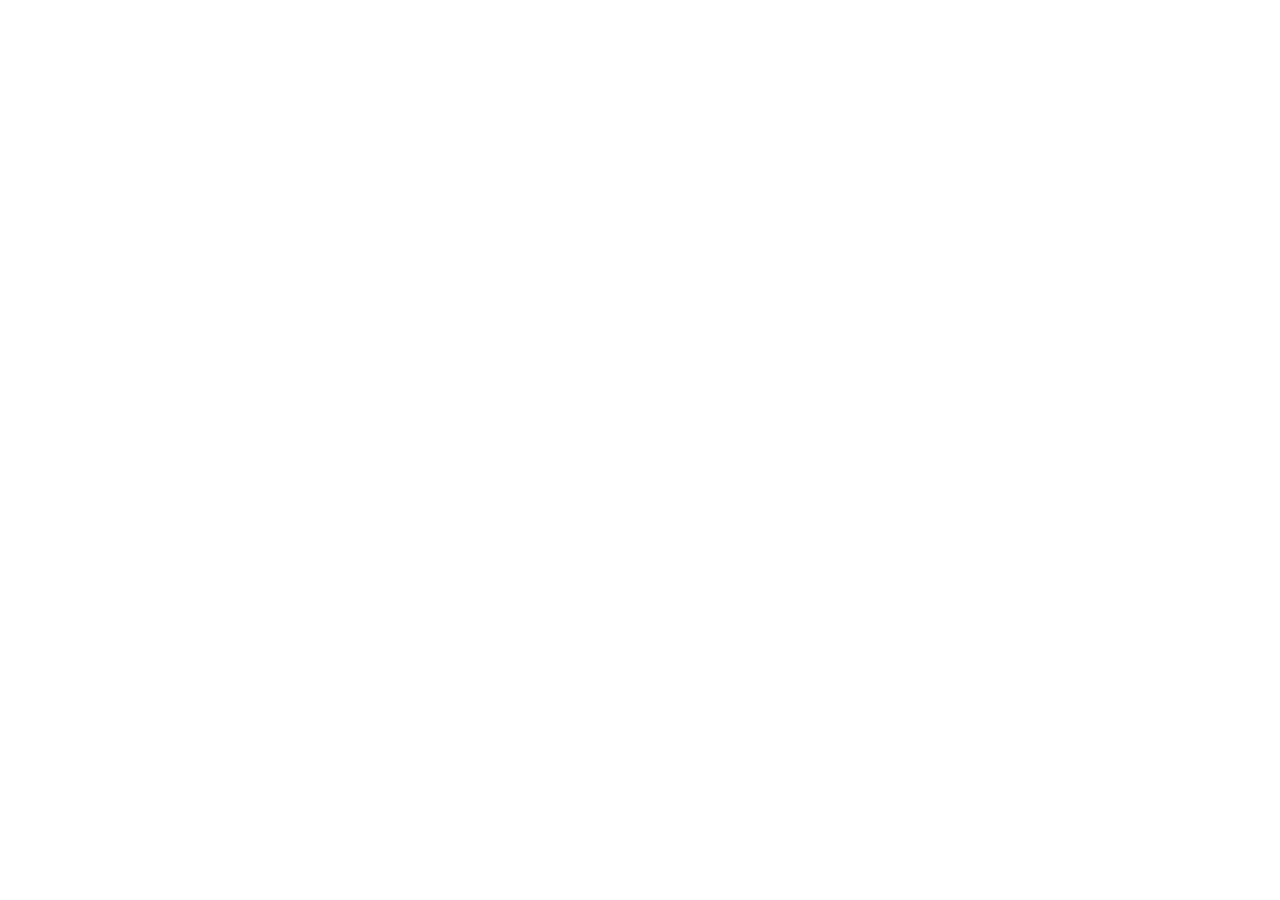
==== cc_15.html @ 04c9b372 "Initial commit - Coding Challenge 15" ====
<!DOCTYPE html>
<html lang="en">
<head>
    <meta charset="UTF-8">
    <meta name="viewport" content="width=device-width, initial-scale=1.0">
    <title>Coding Challenge: Risk Management Dashboard</title>
</head>
<body>
    <script src="cc_15.js"></script>
</body>
</html>
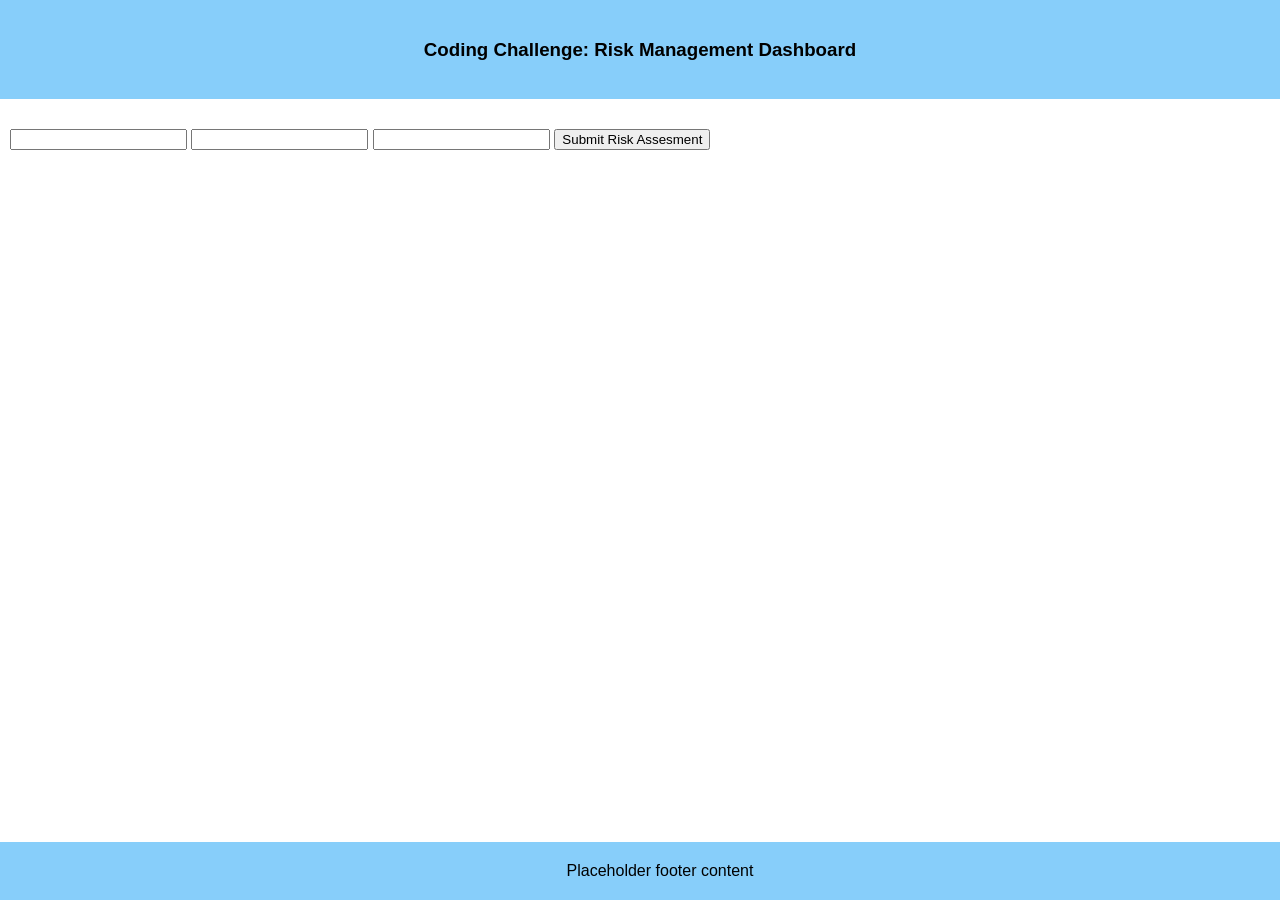
==== commit 0a3c21b7: "Task 1 - Base Structure Setup." ====
--- a/cc_15.html
+++ b/cc_15.html
@@ -4,8 +4,57 @@
     <meta charset="UTF-8">
     <meta name="viewport" content="width=device-width, initial-scale=1.0">
     <title>Coding Challenge: Risk Management Dashboard</title>
+    <style>
+        body {
+            font-family: Arial, sans-serif;
+            margin: 0;
+        }
+        header, footer {
+            padding: 20px;
+            text-align: center;
+            background-color: lightskyblue;
+        }
+        footer {
+            position: fixed;
+            bottom: 0;
+            left: 0;
+            width: 100%;
+        }
+        main {
+            padding: 10px;
+        }
+        #riskDashboard {
+            margin-top: 20px;
+            margin-bottom: 20px;
+        }
+        .riskCard {
+            display: inline-grid;
+            text-align: center;
+            margin: 10px;
+            padding: 10px;
+            border-radius: 5px;
+            width: 20%;
+            overflow: clip;
+            background-color: lightslategray;
+        }
+    </style>
 </head>
 <body>
-    <script src="cc_15.js"></script>
+    <header><h3>Coding Challenge: Risk Management Dashboard</h3></header>
+    <main>
+        <!--A <div> with id="riskDashboard" to contain all risk items.-->
+        <div id="riskDashboard">
+            <!-- An input form for adding new risk items. -->
+            <form action="javascript:;" onsubmit=" addRiskItem( this.children[0].value , this.children[1].value , this.children[2].value ); ">
+                <input type="text" required>
+                <input type="text" required>
+                <input type="text" required>
+                <!-- A button to submit new risk assessments. -->
+                <button type="submit">Submit Risk Assesment</button>
+            </form>
+        </div>
+    </main>
+    <footer>Placeholder footer content</footer>
 </body>
+<script src="cc_15.js"></script>
 </html>
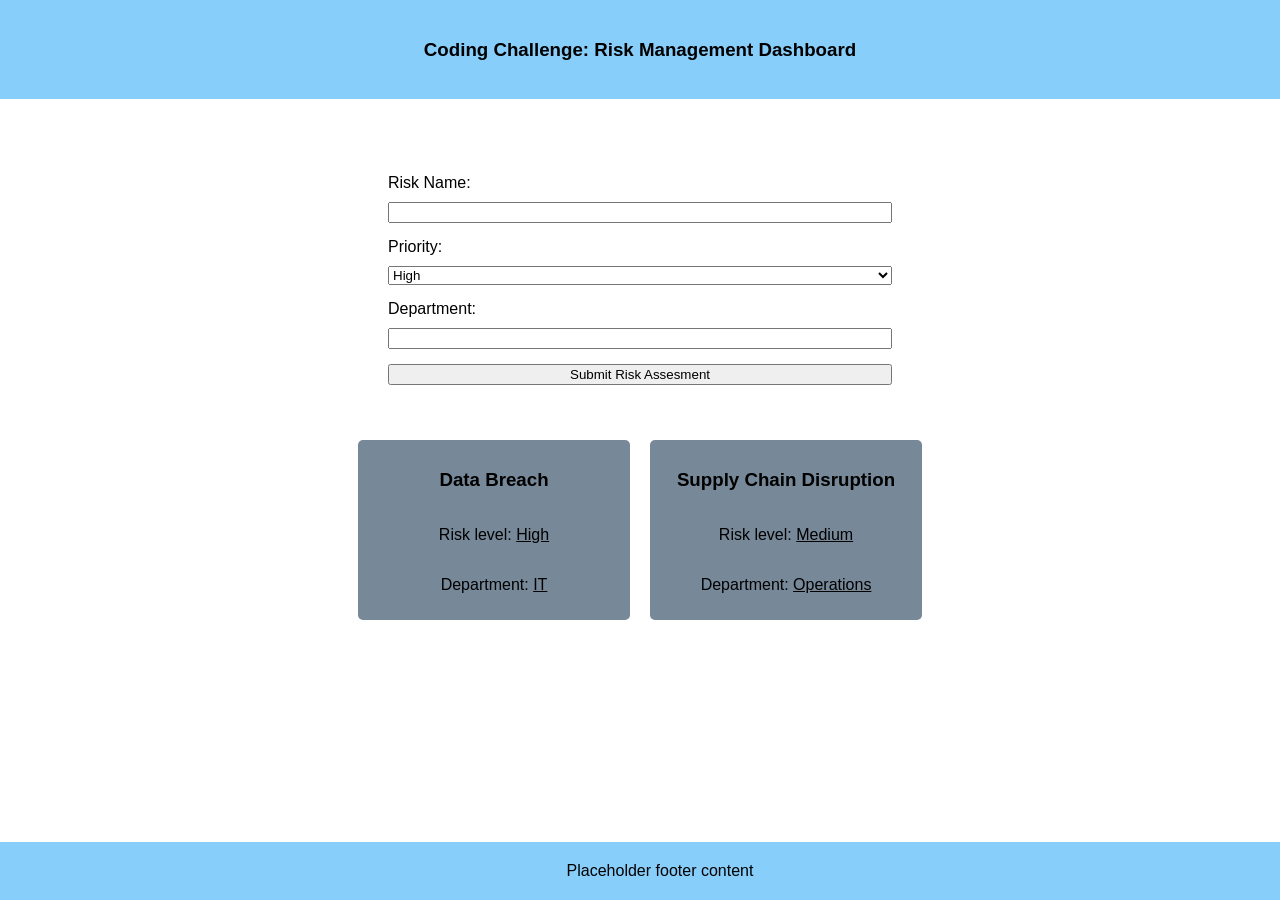
==== commit aee6202b: "Task 2 - Adding Risk Items." ====
--- a/cc_15.html
+++ b/cc_15.html
@@ -37,22 +37,37 @@
             overflow: clip;
             background-color: lightslategray;
         }
+        form {
+            margin-bottom: 25px;
+            margin-top: 50px;
+            padding-left: 30%;
+            display: inline-grid;
+            width: 40%;
+        }
+        label {
+            margin-bottom: 10px;
+            margin-top: 15px;
+        }
     </style>
 </head>
 <body>
     <header><h3>Coding Challenge: Risk Management Dashboard</h3></header>
     <main>
         <!--A <div> with id="riskDashboard" to contain all risk items.-->
-        <div id="riskDashboard">
-            <!-- An input form for adding new risk items. -->
-            <form action="javascript:;" onsubmit=" addRiskItem( this.children[0].value , this.children[1].value , this.children[2].value ); ">
-                <input type="text" required>
-                <input type="text" required>
-                <input type="text" required>
-                <!-- A button to submit new risk assessments. -->
-                <button type="submit">Submit Risk Assesment</button>
-            </form>
-        </div>
+                        <!-- An input form for adding new risk items. -->
+        <form action="javascript:;" onsubmit=" addRiskItem( riskName.value, priorityDropdown.value, department.value ); ">
+            <label>Risk Name: </label><input name="riskName" type="text" required>
+            <label>Priority: </label><select name="priorityDropdown" id="priorityDropdown">
+                <option value="High">High</option>
+                <option value="Medium">Medium</option>
+                <option value="Low">Low</option>
+            </select>
+            <label>Department: </label><input name="department" type="text" required>
+            <!-- A button to submit new risk assessments. -->
+            <button type="submit" style="margin-top: 15px;">Submit Risk Assesment</button>
+        </form><br>    
+        <center><div id="riskDashboard">
+        </div></center>
     </main>
     <footer>Placeholder footer content</footer>
 </body>
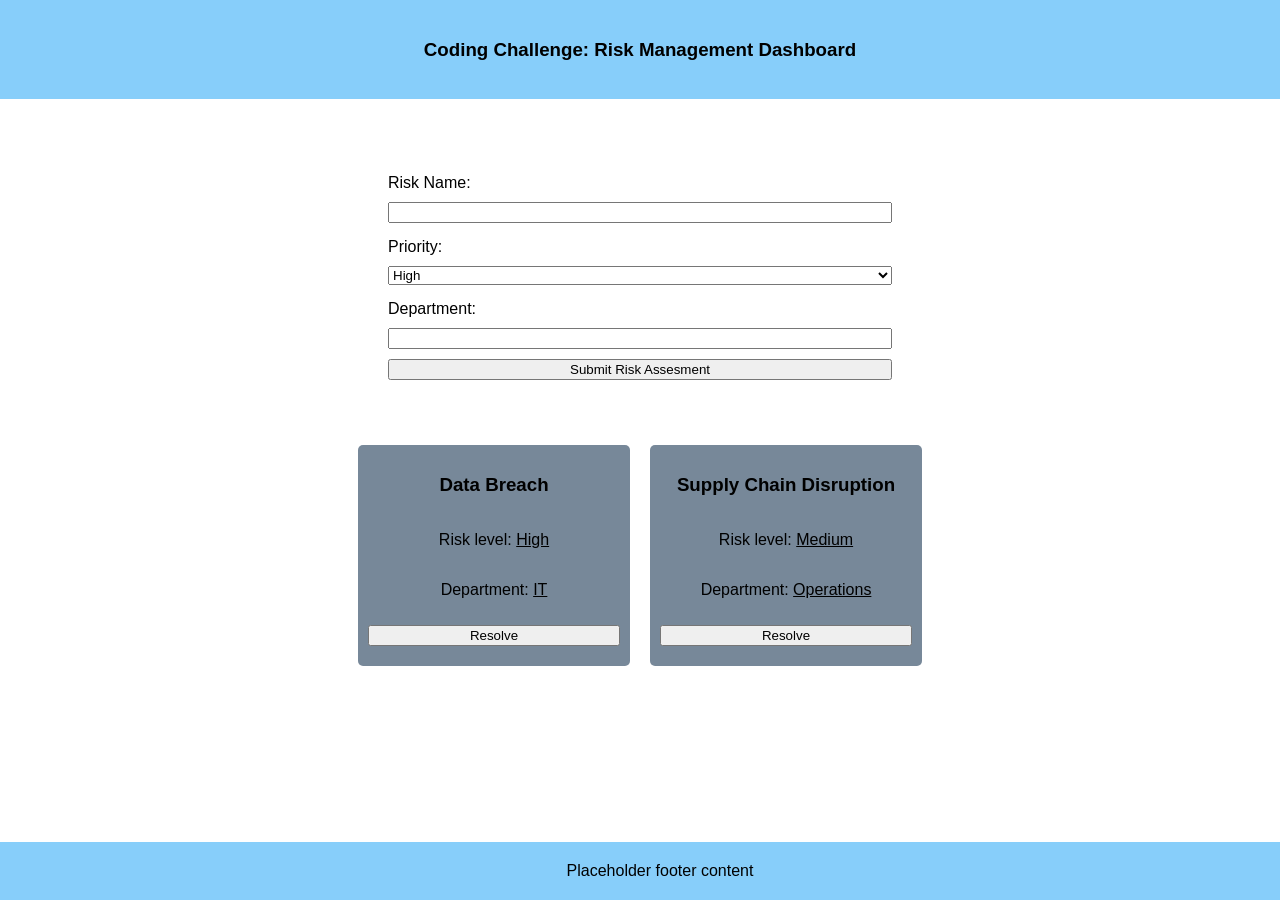
==== commit 80439207: "Task 3 - Removing Risk Items." ====
--- a/cc_15.html
+++ b/cc_15.html
@@ -48,6 +48,10 @@
             margin-bottom: 10px;
             margin-top: 15px;
         }
+        button{
+            margin-top: 10px;
+            margin-bottom: 10px;
+        }
     </style>
 </head>
 <body>
@@ -64,7 +68,7 @@
             </select>
             <label>Department: </label><input name="department" type="text" required>
             <!-- A button to submit new risk assessments. -->
-            <button type="submit" style="margin-top: 15px;">Submit Risk Assesment</button>
+            <button type="submit">Submit Risk Assesment</button>
         </form><br>    
         <center><div id="riskDashboard">
         </div></center>
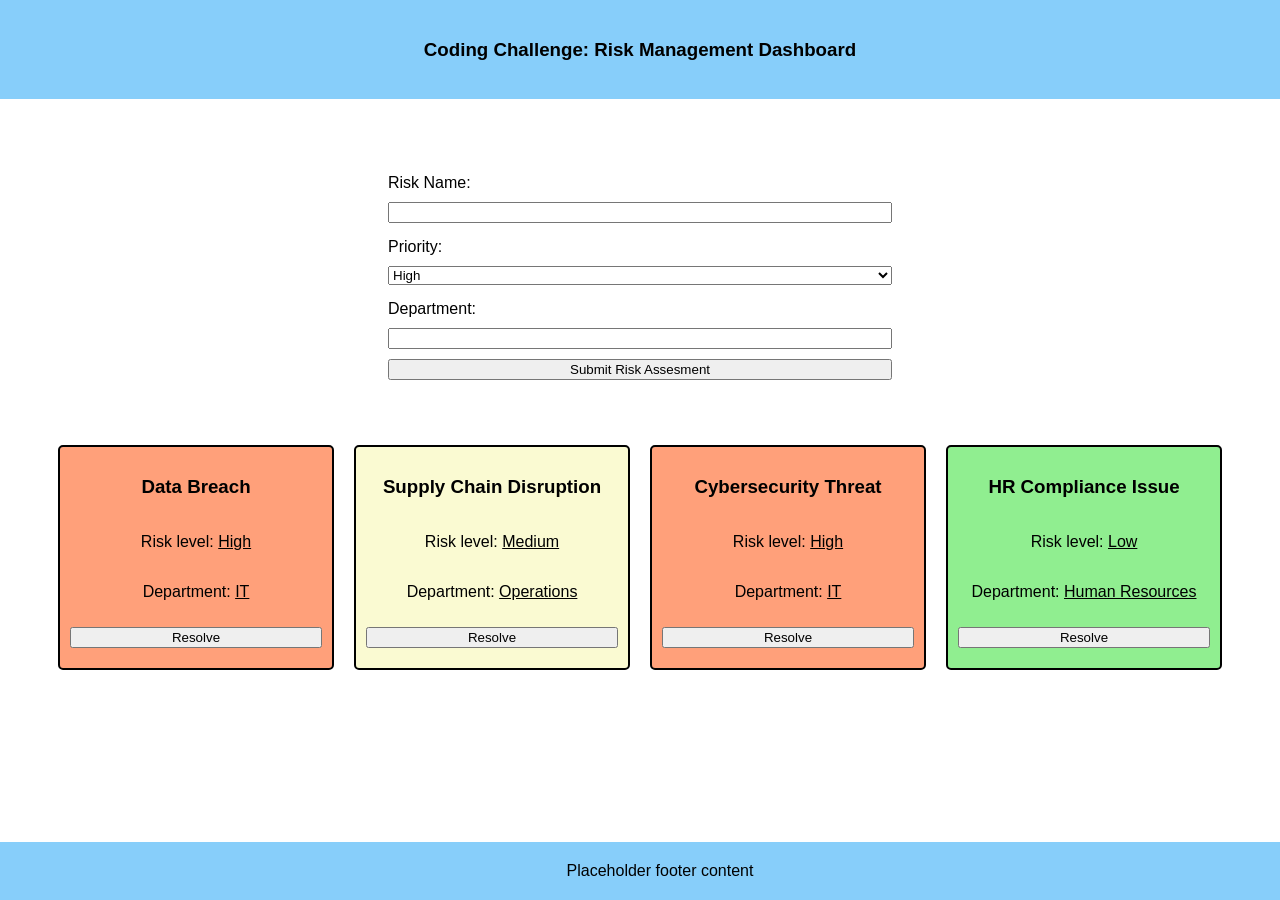
==== commit 8ba7e3b7: "Task 4 - Risk Categorization." ====
--- a/cc_15.html
+++ b/cc_15.html
@@ -35,7 +35,7 @@
             border-radius: 5px;
             width: 20%;
             overflow: clip;
-            background-color: lightslategray;
+            border: 2px black solid;
         }
         form {
             margin-bottom: 25px;
@@ -51,6 +51,15 @@
         button{
             margin-top: 10px;
             margin-bottom: 10px;
+        }
+        .Low {
+            background-color: lightgreen;
+        }
+        .Medium {
+            background-color:  lightgoldenrodyellow;
+        }
+        .High {
+            background-color: lightsalmon;
         }
     </style>
 </head>
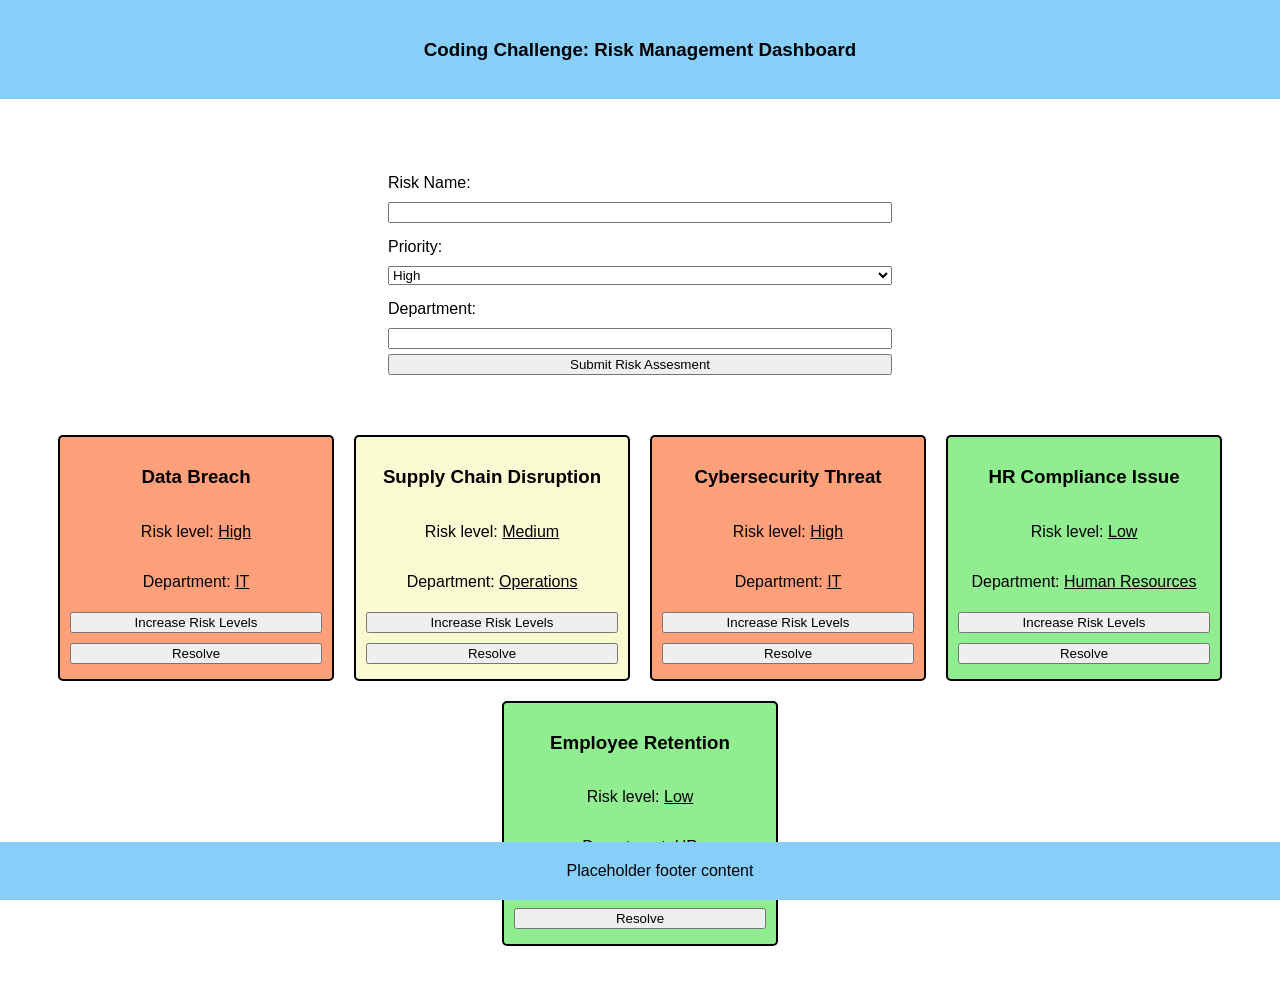
==== commit b60b7e3b: "Task 5 - Bulk Risk Updates." ====
--- a/cc_15.html
+++ b/cc_15.html
@@ -49,8 +49,8 @@
             margin-top: 15px;
         }
         button{
-            margin-top: 10px;
-            margin-bottom: 10px;
+            margin-top: 5px;
+            margin-bottom: 5px;
         }
         .Low {
             background-color: lightgreen;
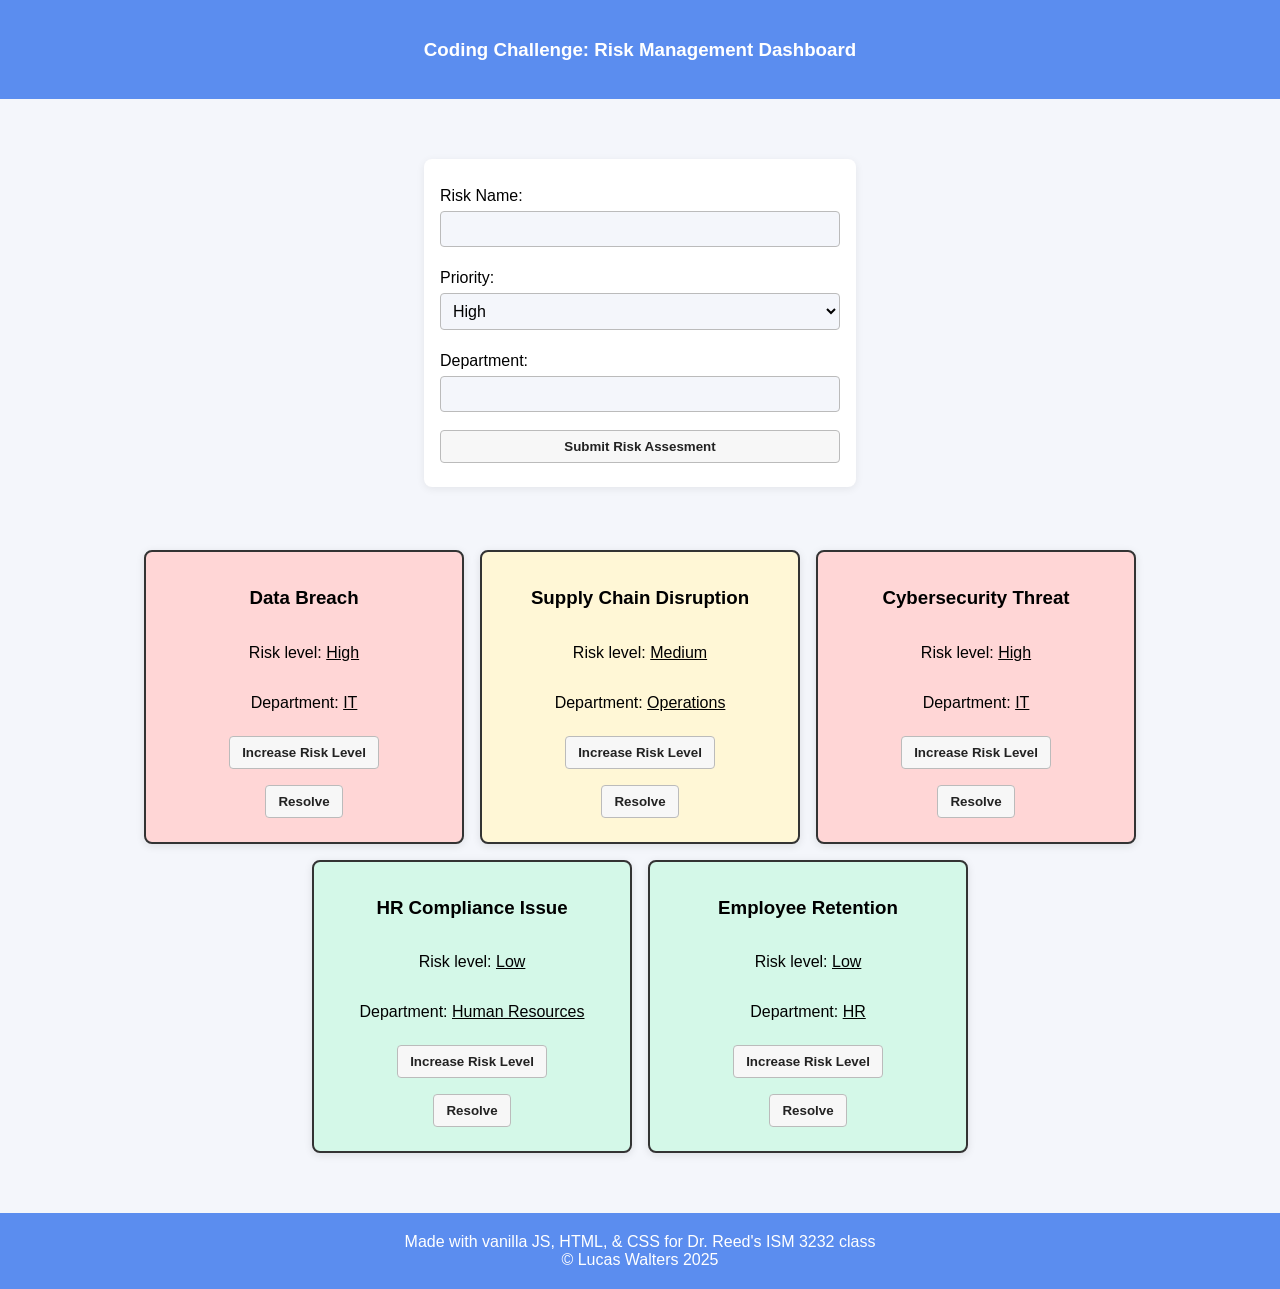
==== commit 0b0ff5f0: "Reworked CSS, changed riskCard logic from innerHTML to textContent to mitigate XSS vulnerability" ====
--- a/cc_15.html
+++ b/cc_15.html
@@ -4,64 +4,7 @@
     <meta charset="UTF-8">
     <meta name="viewport" content="width=device-width, initial-scale=1.0">
     <title>Coding Challenge: Risk Management Dashboard</title>
-    <style>
-        body {
-            font-family: Arial, sans-serif;
-            margin: 0;
-        }
-        header, footer {
-            padding: 20px;
-            text-align: center;
-            background-color: lightskyblue;
-        }
-        footer {
-            position: fixed;
-            bottom: 0;
-            left: 0;
-            width: 100%;
-        }
-        main {
-            padding: 10px;
-        }
-        #riskDashboard {
-            margin-top: 20px;
-            margin-bottom: 20px;
-        }
-        .riskCard {
-            display: inline-grid;
-            text-align: center;
-            margin: 10px;
-            padding: 10px;
-            border-radius: 5px;
-            width: 20%;
-            overflow: clip;
-            border: 2px black solid;
-        }
-        form {
-            margin-bottom: 25px;
-            margin-top: 50px;
-            padding-left: 30%;
-            display: inline-grid;
-            width: 40%;
-        }
-        label {
-            margin-bottom: 10px;
-            margin-top: 15px;
-        }
-        button{
-            margin-top: 5px;
-            margin-bottom: 5px;
-        }
-        .Low {
-            background-color: lightgreen;
-        }
-        .Medium {
-            background-color:  lightgoldenrodyellow;
-        }
-        .High {
-            background-color: lightsalmon;
-        }
-    </style>
+    <link rel="stylesheet" href="cc_15.css">
 </head>
 <body>
     <header><h3>Coding Challenge: Risk Management Dashboard</h3></header>
@@ -82,7 +25,7 @@
         <center><div id="riskDashboard">
         </div></center>
     </main>
-    <footer>Placeholder footer content</footer>
+    <footer>Made with vanilla JS, HTML, & CSS for Dr. Reed's ISM 3232 class<br>© Lucas Walters 2025</footer>
 </body>
 <script src="cc_15.js"></script>
 </html>
--- a/cc_15.css
+++ b/cc_15.css
@@ -0,0 +1,128 @@
+body {
+            font-family: Arial, sans-serif;
+            margin: 0;
+            background: #f4f6fb;
+        }
+        header, footer {
+            padding: 20px;
+            text-align: center;
+            background-color: #5b8def; /* Brighter blue for energy */
+            color: #fff;
+        }
+        footer {
+            position: static;
+            width: auto;
+            left: unset;
+            bottom: unset;
+            margin-top: 30px;
+        }
+        main {
+            padding: 10px;
+            min-height: 80vh;
+        }
+        #riskDashboard {
+            margin-top: 20px;
+            margin-bottom: 20px;
+            display: flex;
+            flex-wrap: wrap;
+            justify-content: center;
+            gap: 16px;
+        }
+        .riskCard {
+            display: flex;
+            flex-direction: column;
+            align-items: center;
+            text-align: center;
+            margin: 0;
+            padding: 16px;
+            border-radius: 8px;
+            width: 320px;
+            max-width: 90vw;
+            min-width: 220px;
+            border: 2px #333 solid; /* Changed to darker grey */
+            box-sizing: border-box;
+            box-shadow: 0 2px 8px rgba(0,0,0,0.10);
+            transition: box-shadow 0.2s;
+            background: #fff;
+        }
+        .riskCard:hover {
+            box-shadow: 0 4px 16px rgba(0,0,0,0.18);
+        }
+        form {
+            margin-bottom: 25px;
+            margin-top: 50px;
+            padding: 16px;
+            display: flex;
+            flex-direction: column;
+            align-items: stretch;
+            width: 100%;
+            max-width: 400px;
+            margin-left: auto;
+            margin-right: auto;
+            background: #fff;
+            border-radius: 8px;
+            box-shadow: 0 2px 8px rgba(0,0,0,0.07);
+        }
+        label {
+            margin-bottom: 6px;
+            margin-top: 12px;
+        }
+        input, select {
+            margin-bottom: 10px;
+            padding: 8px;
+            border-radius: 4px;
+            border: 1px solid #bbb;
+            font-size: 1em;
+            background: #f4f6fb;
+        }
+        button {
+            margin-top: 8px;
+            margin-bottom: 8px;
+            padding: 8px 12px;
+            border-radius: 4px;
+            border: 1px solid #bbb;
+            background: #f7f7f7; /* Neutral light grey */
+            color: #222;
+            font-weight: bold;
+            cursor: pointer;
+            transition: background 0.2s, color 0.2s, border 0.2s;
+        }
+        button:hover {
+            background: #e0e0e0;
+            color: #111;
+            border: 1.5px solid #5b8def;
+        }
+        .Low {
+            background-color: #d4f8e8; /* Vibrant soft green */
+        }
+        .Medium {
+            background-color: #fff7d6; /* Vibrant soft yellow */
+        }
+        .High {
+            background-color: #ffd6d6; /* Vibrant soft red */
+        }
+
+        /* Responsive styles */
+        @media (max-width: 600px) {
+            .riskCard {
+                width: 98vw;
+                min-width: unset;
+                max-width: 98vw;
+                padding: 10px;
+            }
+            form {
+                width: 98vw;
+                max-width: 98vw;
+                padding: 10px;
+            }
+            main {
+                padding: 2vw;
+            }
+            #riskDashboard {
+                gap: 8px;
+            }
+            footer {
+                font-size: 0.9em;
+                padding: 10px;
+            }
+        }
